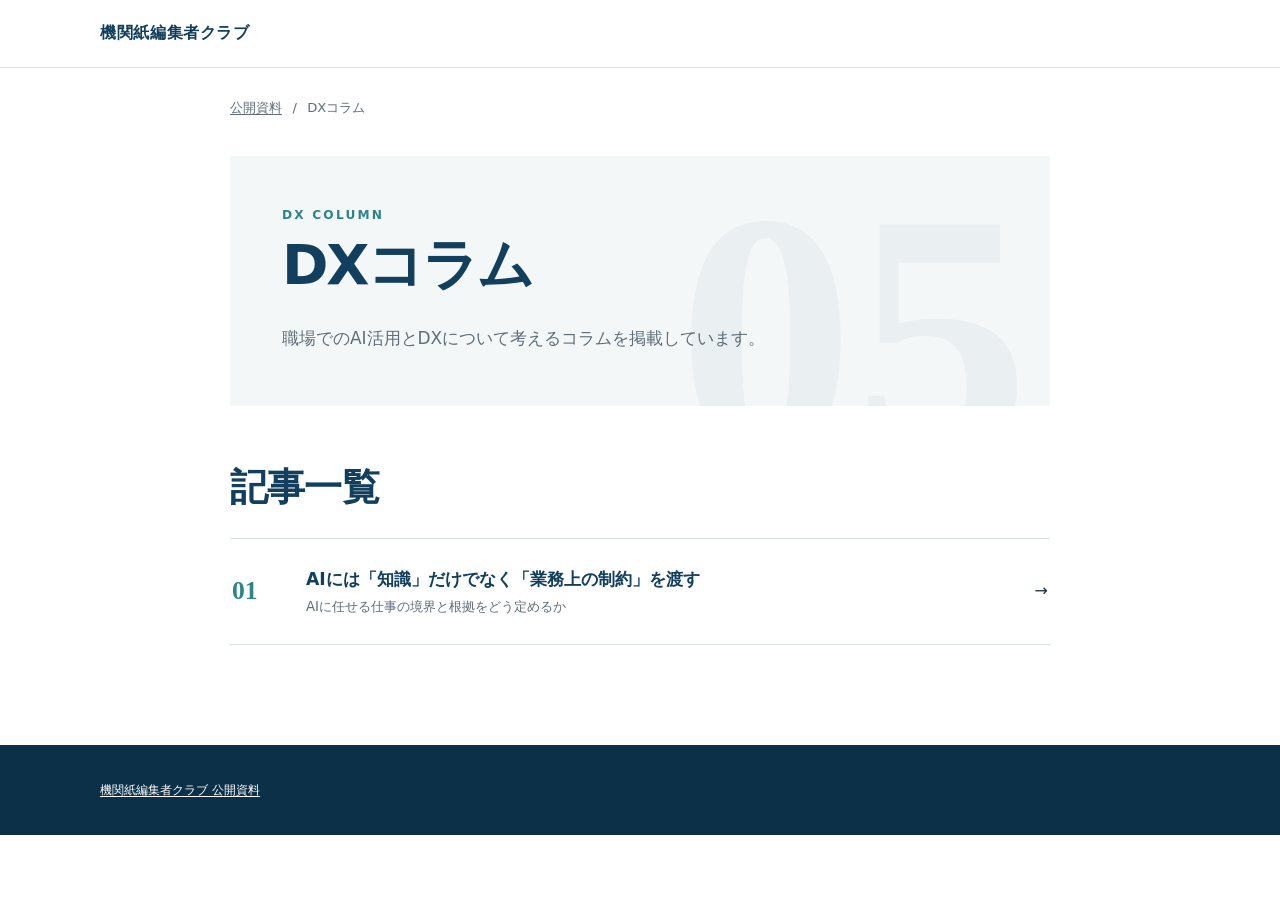
==== docs/dx-column/index.html @ 4ec75bd0 "Add DX column article pages" ====
<!doctype html>
<html lang="ja">
<head>
  <meta charset="utf-8">
  <meta name="viewport" content="width=device-width, initial-scale=1">
  <meta name="description" content="機関紙編集者クラブのDXコラム一覧です。">
  <title>DXコラム｜機関紙編集者クラブ</title>
  <link rel="stylesheet" href="../shared/style.css">
</head>
<body>
  <header class="site-header">
    <a class="brand" href="../">機関紙編集者クラブ</a>
  </header>
  <main class="container narrow">
    <nav class="breadcrumbs" aria-label="パンくずリスト"><a href="../">公開資料</a><span>/</span><span aria-current="page">DXコラム</span></nav>
    <section class="hero compact-hero">
      <p class="eyebrow">DX COLUMN</p>
      <h1>DXコラム</h1>
      <p class="lead">職場でのAI活用とDXについて考えるコラムを掲載しています。</p>
    </section>
    <section aria-labelledby="article-title">
      <h2 id="article-title">記事一覧</h2>
      <a class="feature-link" href="./ai-constraints/">
        <span class="feature-number">01</span>
        <span>
          <strong>AIには「知識」だけでなく「業務上の制約」を渡す</strong>
          <small>AIに任せる仕事の境界と根拠をどう定めるか</small>
        </span>
        <span aria-hidden="true">→</span>
      </a>
    </section>
  </main>
  <footer class="site-footer"><p><a href="../">機関紙編集者クラブ 公開資料</a></p></footer>
</body>
</html>
---- docs/shared/style.css ----
:root {
  --navy: #123f5d;
  --navy-deep: #0b3048;
  --teal: #2e8486;
  --teal-pale: #e8f3f2;
  --orange: #d97726;
  --orange-pale: #fff3e9;
  --ink: #22313c;
  --muted: #5f6e78;
  --line: #d7e0e5;
  --paper: #ffffff;
  --wash: #f4f7f8;
  --shadow: 0 18px 55px rgba(12, 47, 70, .10);
  --max: 1080px;
}

* { box-sizing: border-box; }
html { scroll-behavior: smooth; }
body {
  margin: 0;
  color: var(--ink);
  background: var(--paper);
  font-family: "Yu Gothic", "Hiragino Kaku Gothic ProN", "Noto Sans JP", system-ui, sans-serif;
  font-size: 16px;
  line-height: 1.8;
}
a { color: inherit; text-underline-offset: .18em; }
a:focus-visible, summary:focus-visible { outline: 3px solid #f3b376; outline-offset: 4px; border-radius: 3px; }
.container { width: min(calc(100% - 40px), var(--max)); margin-inline: auto; }
.narrow { max-width: 820px; }
.site-header {
  min-height: 68px;
  padding: 0 max(24px, calc((100% - var(--max)) / 2));
  display: flex;
  align-items: center;
  justify-content: space-between;
  gap: 20px;
  border-bottom: 1px solid var(--line);
  background: rgba(255,255,255,.96);
}
.brand { color: var(--navy); font-weight: 800; text-decoration: none; letter-spacing: .04em; }
.series-name { color: var(--muted); font-size: .85rem; }
.hero {
  position: relative;
  overflow: hidden;
  padding: 58px 0 64px;
  color: white;
  background:
    radial-gradient(circle at 92% 12%, rgba(90, 185, 181, .42), transparent 24%),
    linear-gradient(135deg, var(--navy-deep), var(--navy) 58%, #1d6672);
}
.hero::after {
  content: "05";
  position: absolute;
  right: max(0px, calc((100vw - var(--max)) / 2 - 80px));
  bottom: -106px;
  color: rgba(255,255,255,.055);
  font: 800 22rem/1 Georgia, serif;
  pointer-events: none;
}
.hero .container { position: relative; z-index: 1; }
.compact-hero { margin-top: 36px; color: var(--ink); background: var(--wash); border-radius: 2px; padding: 52px; }
.compact-hero::after { color: rgba(18,63,93,.04); }
.breadcrumbs { display: flex; flex-wrap: wrap; gap: .65rem; margin-bottom: 32px; color: rgba(255,255,255,.72); font-size: .82rem; }
.compact-hero + section { margin: 56px 0 100px; }
.compact-hero .eyebrow { color: var(--teal); }
.compact-hero .lead { color: var(--muted); }
.compact-hero h1 { color: var(--navy); }
.narrow > .breadcrumbs { margin-top: 28px; color: var(--muted); }
.eyebrow, .section-kicker { margin: 0 0 10px; color: #9fdad7; font: 800 .76rem/1.3 system-ui, sans-serif; letter-spacing: .18em; }
h1 { max-width: 780px; margin: 0; font-size: clamp(2.35rem, 7vw, 4.8rem); line-height: 1.14; letter-spacing: -.04em; }
.compact-hero h1 { font-size: clamp(2.1rem, 5vw, 3.5rem); }
.lead { max-width: 720px; margin: 26px 0 0; color: rgba(255,255,255,.84); font-size: 1.06rem; }
.hero-actions { margin-top: 34px; display: flex; flex-wrap: wrap; align-items: center; gap: 20px; }
.button { display: inline-flex; align-items: center; gap: 14px; min-height: 58px; padding: 14px 22px; text-decoration: none; font-weight: 800; border-radius: 3px; box-shadow: var(--shadow); }
.button span { font-size: .74rem; font-weight: 600; opacity: .75; }
.button.primary { color: var(--navy-deep); background: white; }
.button.primary:hover { background: var(--orange-pale); }
.text-link { font-weight: 700; }
.download-note { margin: 20px 0 0; color: rgba(255,255,255,.58); font-size: .78rem; }
.content-grid { display: grid; grid-template-columns: 190px minmax(0, 1fr); gap: 72px; padding-top: 70px; }
.section-index { position: sticky; top: 22px; align-self: start; padding-left: 16px; border-left: 3px solid var(--teal); font-size: .82rem; }
.section-index p { margin: 0; color: var(--navy); font-weight: 800; }
.section-index ol { margin: 8px 0 0; padding: 0; list-style: none; }
.section-index li { margin: 6px 0; }
.section-index a { color: var(--muted); text-decoration: none; }
.section-index a:hover { color: var(--teal); }
.article-body > section { padding: 0 0 78px; scroll-margin-top: 24px; }
.section-kicker { color: var(--teal); }
h2 { margin: 0 0 25px; color: var(--navy); font-size: clamp(1.65rem, 4vw, 2.35rem); line-height: 1.35; letter-spacing: -.02em; }
h3 { margin: 0 0 8px; color: var(--navy); font-size: 1rem; }
.intro-panel { margin-bottom: 78px; padding: 30px 32px !important; background: var(--teal-pale); border-top: 5px solid var(--teal); }
.intro-panel p:last-child { margin-bottom: 0; }
.resource-list { border-top: 1px solid var(--line); }
.resource-card { display: grid; grid-template-columns: 50px 1fr 22px; gap: 16px; align-items: center; padding: 18px 6px; border-bottom: 1px solid var(--line); text-decoration: none; }
.resource-card:hover { background: var(--wash); }
.resource-card strong, .resource-card small { display: block; }
.resource-card strong { color: var(--navy); line-height: 1.5; }
.resource-card small, .caption { color: var(--muted); font-size: .82rem; }
.file-type { display: grid; place-items: center; width: 44px; height: 44px; color: white; background: var(--navy); border-radius: 2px; font: 800 .7rem/1 system-ui, sans-serif; }
.caption { margin-top: 16px; }
.prompt-short { margin: 0; padding: 24px 26px; color: var(--navy); background: var(--wash); border: 0; border-left: 4px solid var(--teal); font-weight: 700; }
.prompt-details { margin-top: 18px; border: 1px solid var(--line); }
.prompt-details summary { padding: 16px 20px; color: var(--navy); background: white; cursor: pointer; font-weight: 800; }
.prompt-details > div { padding: 6px 20px 18px; }
code { padding: .12em .35em; background: var(--wash); font-family: ui-monospace, monospace; }
.skill-flow { margin: 0; padding: 0; list-style: none; border-top: 1px solid var(--line); }
.skill-flow li { display: grid; grid-template-columns: 56px 1fr; gap: 15px; align-items: center; padding: 15px 0; border-bottom: 1px solid var(--line); }
.skill-flow li > span { color: var(--teal); font: 800 1.4rem/1 Georgia, serif; }
.skill-flow strong, .skill-flow small { display: block; }
.skill-flow strong { color: var(--navy); }
.skill-flow small { color: var(--muted); }
.trace-line { display: flex; flex-wrap: wrap; align-items: center; gap: 8px; margin-top: 22px; padding: 18px; color: var(--navy); background: var(--teal-pale); font-size: .82rem; font-weight: 800; }
.trace-line b { color: var(--teal); }
.notice-stack { display: grid; gap: 12px; }
.notice { padding: 20px 22px; background: var(--wash); border-left: 4px solid var(--teal); }
.notice p { margin: 0; }
.notice-list { margin: 0; padding-left: 1.25rem; }
.notice-list li + li { margin-top: .8rem; }
.notice-list strong { color: var(--navy); }
.notice.warning { background: var(--orange-pale); border-color: var(--orange); }
.official-links { margin: 0; padding: 0; list-style: none; border-top: 1px solid var(--line); }
.official-links a { display: flex; justify-content: space-between; padding: 15px 4px; color: var(--navy); border-bottom: 1px solid var(--line); font-weight: 800; text-decoration: none; }
.official-links a:hover { color: var(--teal); }
.history dl { margin: 0; }
.history dl > div { display: grid; grid-template-columns: 140px 1fr; gap: 20px; padding: 15px 0; border-top: 1px solid var(--line); }
.history dt { color: var(--muted); }
.history dd { margin: 0; }
.feature-link { display: grid; grid-template-columns: 56px 1fr auto; align-items: center; gap: 18px; padding: 25px 2px; border-top: 1px solid var(--line); border-bottom: 1px solid var(--line); text-decoration: none; }
.feature-link:hover { color: var(--teal); }
.feature-number { color: var(--teal); font: 800 1.6rem/1 Georgia, serif; }
.feature-link strong, .feature-link small { display: block; }
.feature-link strong { color: var(--navy); font-size: 1.08rem; }
.feature-link small { color: var(--muted); }
.feature-link + .feature-link { border-top: 0; }
.column-header { padding: 54px 0 46px; border-bottom: 1px solid var(--line); }
.column-header .eyebrow { color: var(--teal); }
.column-header h1 { color: var(--navy); font-size: clamp(2.1rem, 5vw, 3.65rem); }
.column-article { max-width: 760px; padding-top: 48px; padding-bottom: 90px; }
.column-article > p, .column-article section > p { margin: 0 0 1.45em; }
.column-article > section { margin-top: 64px; scroll-margin-top: 28px; }
.column-article h2 { margin-bottom: 24px; font-size: clamp(1.5rem, 3.5vw, 2rem); }
.column-article ul, .column-article ol { margin: 0 0 1.5em; padding-left: 1.5em; }
.column-article li { padding-left: .2em; }
.column-article li + li { margin-top: .5em; }
.column-article a { color: var(--navy); text-decoration-thickness: 1px; overflow-wrap: anywhere; }
.column-article a:hover { color: var(--teal); }
.column-article .references { padding-top: 36px; border-top: 1px solid var(--line); }
.column-article .source-note { color: var(--muted); font-size: .88rem; }
.column-toc { margin: 32px 0 0; padding: 22px 26px; background: var(--wash); border-left: 4px solid var(--teal); }
.column-toc p { margin: 0 0 8px; color: var(--navy); font-weight: 800; }
.column-toc ol { margin: 0; padding-left: 1.3em; }
.column-toc li + li { margin-top: .25em; }
.column-toc a { text-decoration: none; }
.site-footer { display: flex; justify-content: space-between; gap: 20px; margin-top: 20px; padding: 34px max(24px, calc((100% - var(--max)) / 2)); color: #a7bbc7; background: var(--navy-deep); font-size: .78rem; }
.site-footer p { margin: 0; }
.site-footer a { color: white; }

.viewer-shell { min-height: calc(100vh - 180px); padding-top: 34px; padding-bottom: 80px; }
.viewer-breadcrumbs { margin-bottom: 40px; color: var(--muted); }
.viewer-title { max-width: 920px; color: var(--navy); font-size: clamp(2rem, 5vw, 3.4rem); }
.viewer-toolbar { display: flex; flex-wrap: wrap; gap: 12px; margin-top: 28px; }
.viewer-toolbar .button { box-shadow: none; }
.viewer-back { color: white !important; background: var(--navy) !important; }
.button.secondary { color: var(--navy); background: var(--teal-pale); border: 1px solid #bed9d8; }
.viewer-status { margin: 28px 0 10px; color: var(--muted); font-size: .8rem; }
.text-viewer {
  max-height: 72vh;
  margin: 0;
  padding: 28px 30px;
  overflow: auto;
  white-space: pre-wrap;
  overflow-wrap: anywhere;
  color: #20313d;
  background: var(--wash);
  border: 1px solid var(--line);
  border-top: 5px solid var(--teal);
  font: 500 .9rem/1.85 ui-monospace, "Yu Gothic", "Hiragino Kaku Gothic ProN", monospace;
  tab-size: 2;
}

@media (max-width: 760px) {
  body { font-size: 15px; }
  .container { width: min(calc(100% - 32px), var(--max)); }
  .site-header { min-height: 58px; padding-inline: 16px; }
  .series-name { display: none; }
  .hero { padding: 34px 0 44px; }
  .hero::after { right: -48px; bottom: -50px; font-size: 12rem; }
  .compact-hero { padding: 34px 24px; }
  .breadcrumbs { margin-bottom: 24px; }
  .lead { margin-top: 20px; }
  .button { width: 100%; justify-content: space-between; }
  .text-link { font-size: .88rem; }
  .content-grid { display: block; padding-top: 50px; }
  .section-index { position: static; margin-bottom: 50px; }
  .article-body > section { padding-bottom: 58px; }
  .intro-panel { margin-bottom: 58px; padding: 24px 20px !important; }
  .resource-card { grid-template-columns: 44px 1fr 16px; gap: 12px; }
  .resource-card small { margin-top: 4px; line-height: 1.55; }
  .history dl > div { display: block; }
  .site-footer { display: block; padding: 28px 16px; }
  .site-footer p + p { margin-top: 4px; }
  .viewer-shell { padding-top: 24px; padding-bottom: 50px; }
  .viewer-toolbar .button { width: 100%; }
  .text-viewer { max-height: 68vh; padding: 20px 18px; font-size: .82rem; line-height: 1.75; }
}

@media (prefers-reduced-motion: reduce) { html { scroll-behavior: auto; } }
@media print {
  .site-header, .hero-actions, .section-index, .site-footer { display: none; }
  .hero { color: var(--ink); background: white; padding: 20px 0; }
  .hero::after { display: none; }
  .lead, .download-note, .breadcrumbs { color: var(--muted); }
  .content-grid { display: block; padding-top: 20px; }
  .article-body > section { break-inside: avoid; padding-bottom: 35px; }
}
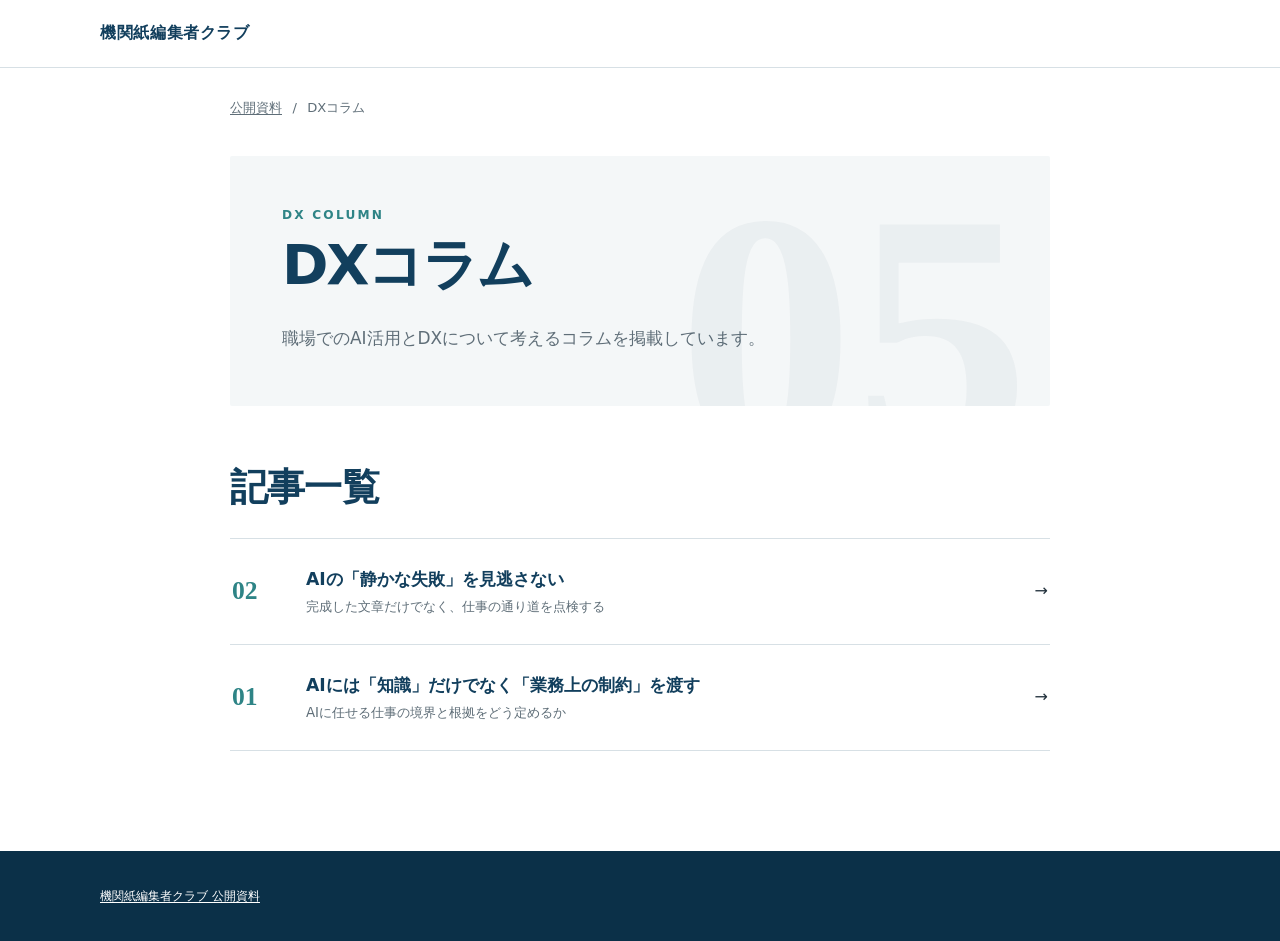
==== commit 43da133a: "Publish silent failure DX column" ====
--- a/docs/dx-column/index.html
+++ b/docs/dx-column/index.html
@@ -20,6 +20,14 @@
     </section>
     <section aria-labelledby="article-title">
       <h2 id="article-title">記事一覧</h2>
+      <a class="feature-link" href="./silent-failures/">
+        <span class="feature-number">02</span>
+        <span>
+          <strong>AIの「静かな失敗」を見逃さない</strong>
+          <small>完成した文章だけでなく、仕事の通り道を点検する</small>
+        </span>
+        <span aria-hidden="true">→</span>
+      </a>
       <a class="feature-link" href="./ai-constraints/">
         <span class="feature-number">01</span>
         <span>
--- a/docs/shared/style.css
+++ b/docs/shared/style.css
@@ -145,6 +145,10 @@
 .column-article li + li { margin-top: .5em; }
 .column-article a { color: var(--navy); text-decoration-thickness: 1px; overflow-wrap: anywhere; }
 .column-article a:hover { color: var(--teal); }
+.table-scroll { max-width: 100%; margin: 28px 0; overflow-x: auto; }
+.column-article table { width: 100%; min-width: 600px; border-collapse: collapse; font-size: .9rem; line-height: 1.65; }
+.column-article th, .column-article td { width: 33.333%; padding: 14px 16px; border: 1px solid var(--line); text-align: left; vertical-align: top; }
+.column-article th { color: var(--navy); background: var(--teal-pale); }
 .column-article .references { padding-top: 36px; border-top: 1px solid var(--line); }
 .column-article .source-note { color: var(--muted); font-size: .88rem; }
 .column-toc { margin: 32px 0 0; padding: 22px 26px; background: var(--wash); border-left: 4px solid var(--teal); }
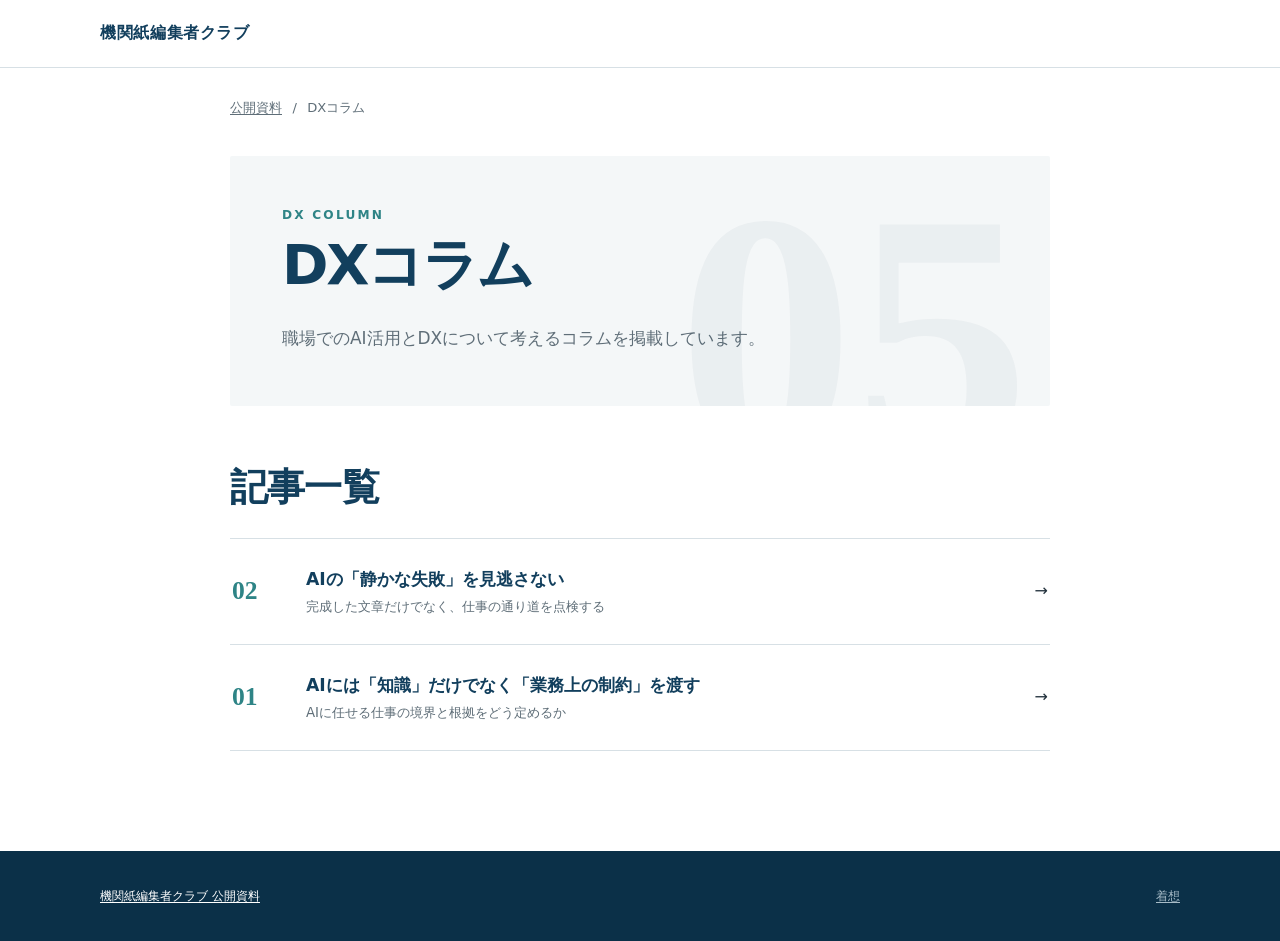
==== commit 4d9ec4d1: "Publish exploratory idea on lightweight-model skills" ====
--- a/docs/dx-column/index.html
+++ b/docs/dx-column/index.html
@@ -38,6 +38,6 @@
       </a>
     </section>
   </main>
-  <footer class="site-footer"><p><a href="../">機関紙編集者クラブ 公開資料</a></p></footer>
+  <footer class="site-footer"><p><a href="../">機関紙編集者クラブ 公開資料</a></p><p><a class="idea-link" href="./ideas/lightweight-model-skill/">着想</a></p></footer>
 </body>
 </html>
--- a/docs/shared/style.css
+++ b/docs/shared/style.css
@@ -218,3 +218,6 @@
   .content-grid { display: block; padding-top: 20px; }
   .article-body > section { break-inside: avoid; padding-bottom: 35px; }
 }
+
+/* A quiet secondary entrance to the exploratory note. */
+.site-footer .idea-link { color: inherit; }
